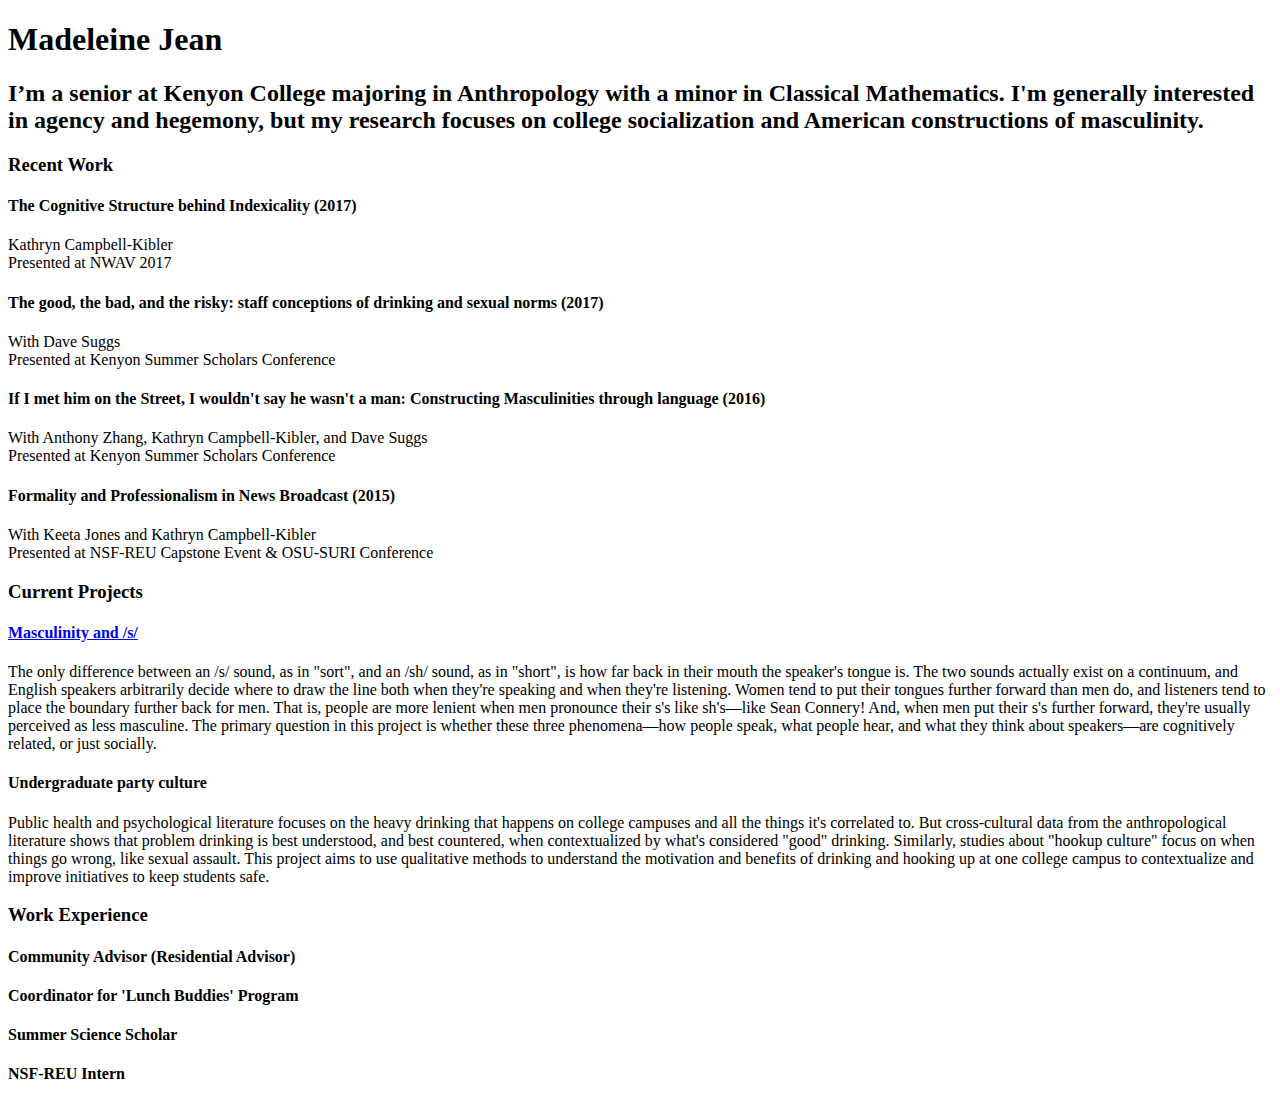
==== index.html @ 6c5bf93e "Create index.html" ====
<!DOCTYPE html>
<html> 
	<head>
		<title> Madeleine Manly Jean </title>
        <link href="/me.css" type="text/css" rel="stylesheet">
        <link href="https://fonts.googleapis.com/css?family=Roboto" rel="stylesheet">
	</head>
	<body>
        <!---
        <div id="me">
            <a href="http://tinypic.com?ref=kcz0hv" target="_blank"><img src="http://i67.tinypic.com/kcz0hv.jpg" border="0" alt="Image and video hosting by TinyPic"></a>
        </div>
        --->
        <!--
        <div class="share" id="top">
            <a href="#presentations">Presentations</a>
            <a href="#projects">Projects</a>
            <a href="#work">Work Experience</a>
            <a href="Masculinity.html">Gender</a>
        </div>
        -->
        <div id="banner">
            <h1> Madeleine Jean </h1>
            <h2> I’m a senior at Kenyon College majoring in Anthropology with a minor in Classical Mathematics. I'm generally interested in agency and hegemony, but my research focuses on college socialization and American constructions of masculinity. 
            </h2>
        </div>
        
        <div id="details">
            <div id="presentations" class="section">
                <h3> Recent Work </h3>
                <div class="poster">
                    <h4>The Cognitive Structure behind Indexicality (2017)</h4>
                    
                        <p class = "poster-details"> Kathryn Campbell-Kibler <br /> Presented at NWAV 2017</p>
                </div>
                <div class="poster">
                    <h4>The good, the bad, and the risky: staff conceptions of drinking and sexual norms (2017) </h4>
                        <p class = "poster-details"> With Dave Suggs <br /> Presented at Kenyon Summer Scholars Conference</p>
                </div>
                <div class="poster">
                    <h4> If I met him on the Street, I wouldn't say he wasn't a man: Constructing Masculinities through language (2016) </h4>
                        <p class="poster-details">  With Anthony Zhang, Kathryn Campbell-Kibler, and Dave Suggs <br /> Presented at Kenyon Summer Scholars Conference </p>
                </div>
                <div class="poster">
                    <h4> Formality and Professionalism in News Broadcast (2015) </h4>
                        <p class="poster-details">With Keeta Jones and Kathryn Campbell-Kibler <br /> Presented at NSF-REU Capstone Event & OSU-SURI Conference </p>
                </div>
            </div>
            
            <div id="projects" class="section">
                
                <h3> Current Projects </h3>
                <a href="Masculinity.html"><h4 id="link"> Masculinity and /s/</h4></a>
                <p> The only difference between an /s/ sound, as in "sort", and an /sh/ sound, as in "short", is how far back in their mouth the speaker's tongue is. The two sounds actually exist on a continuum, and English speakers arbitrarily decide where to draw the line both when they're speaking and when they're listening. Women tend to put their tongues further forward than men do, and listeners tend to place the boundary further back for men. That is, people are more lenient when men pronounce their s's like sh's—like Sean Connery! And, when men put their s's further forward, they're usually perceived as less masculine. The primary question in this project is whether these three phenomena—how people speak, what people hear, and what they think about speakers—are cognitively related, or just socially.</p>
                <h4> Undergraduate party culture</h4>
                <p> Public health and psychological literature focuses on the heavy drinking that happens on college campuses and all the things it's correlated to. But cross-cultural data from the anthropological literature shows that problem drinking is best understood, and best countered, when contextualized by what's considered "good" drinking. Similarly, studies about "hookup culture" focus on when things go wrong, like sexual assault. This project aims to use qualitative methods to understand the motivation and benefits of drinking and hooking up at one college campus to contextualize and improve initiatives to keep students safe.</p>
                    
                    
            </div>
            
            <div id="work" class="section">
                <h3>Work Experience</h3>
                    <h4>Community Advisor (Residential Advisor)</h4>
                    <h4>Coordinator for 'Lunch Buddies' Program</h4>
                    <h4>Summer Science Scholar</h4>
                    <h4>NSF-REU Intern</h4>
            </div>
        </div>
        <!--
        <div class="share">
            <h4>Connect with me:</h4>
            <a href="#">LinkedIn</a>
            <a href="#">Facebook</a>
            <a href="#">Email</a>
        </div>
        -->
	</body>
</html>
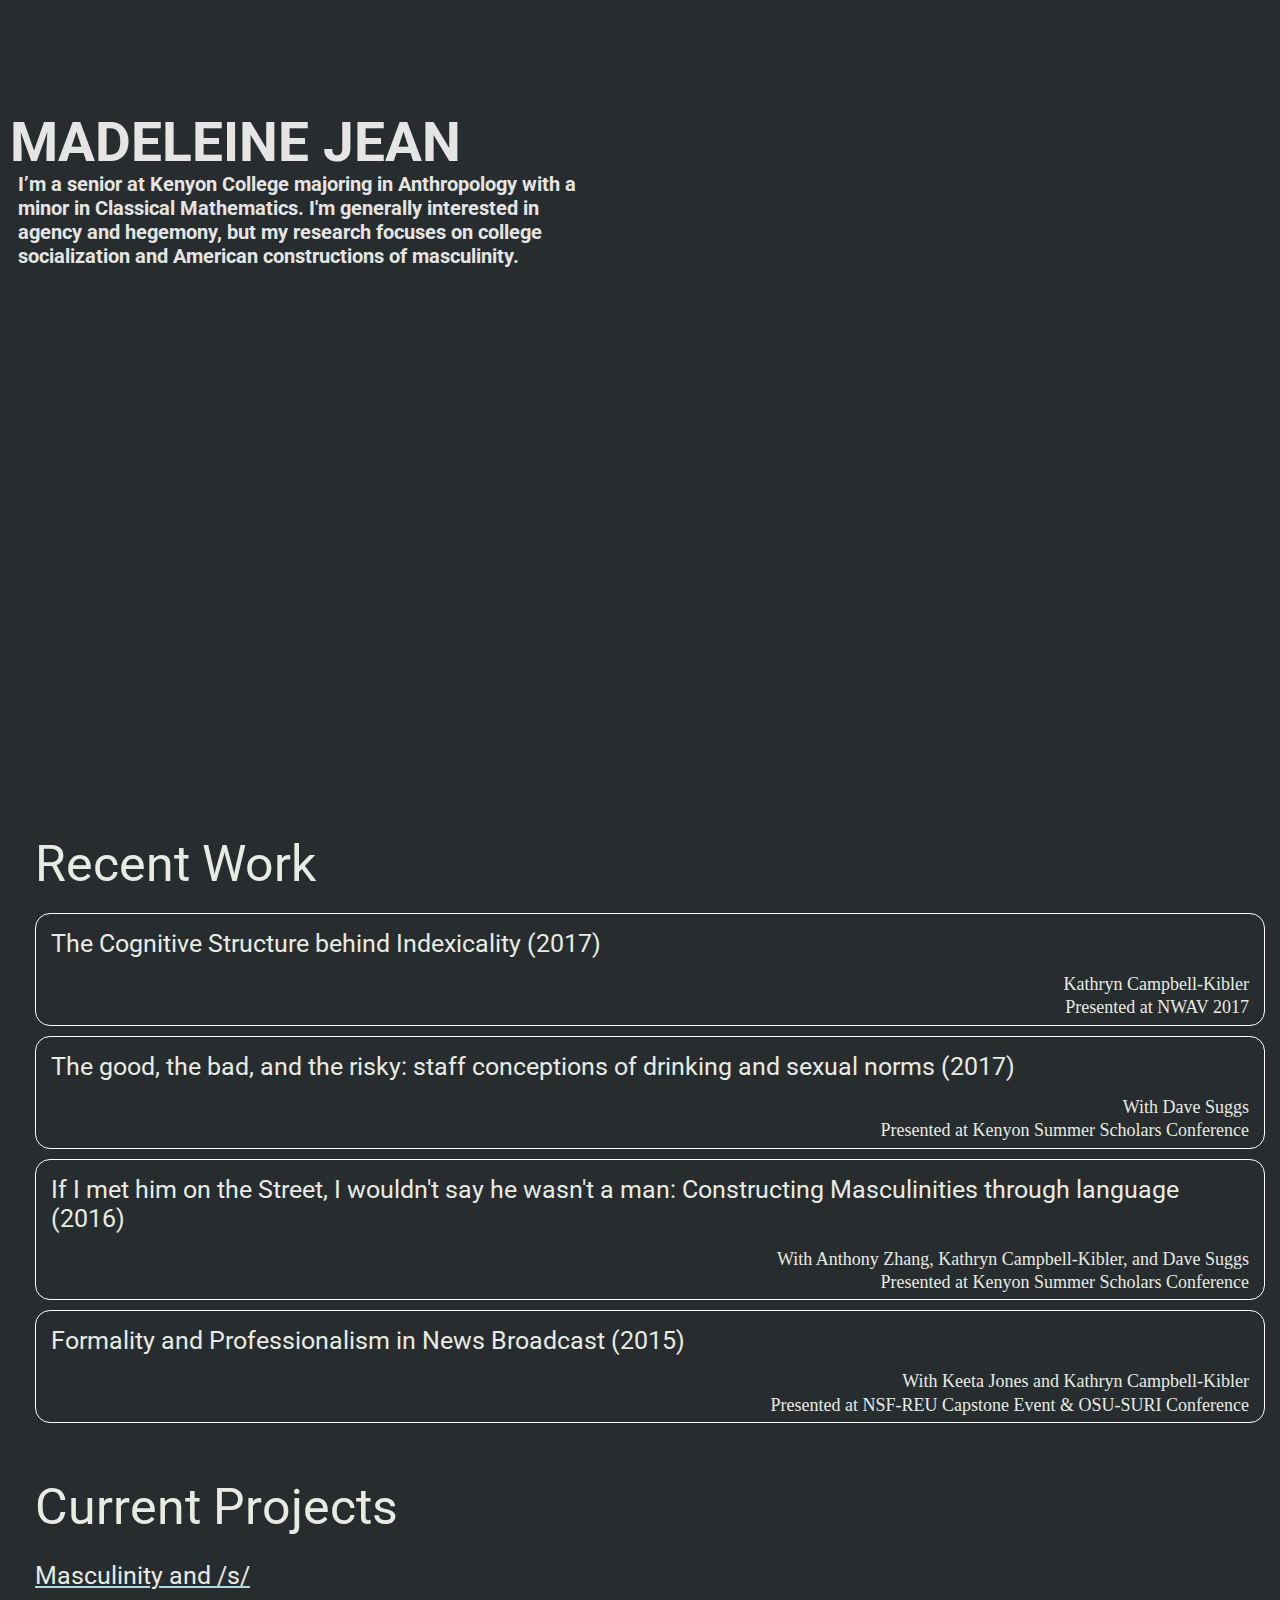
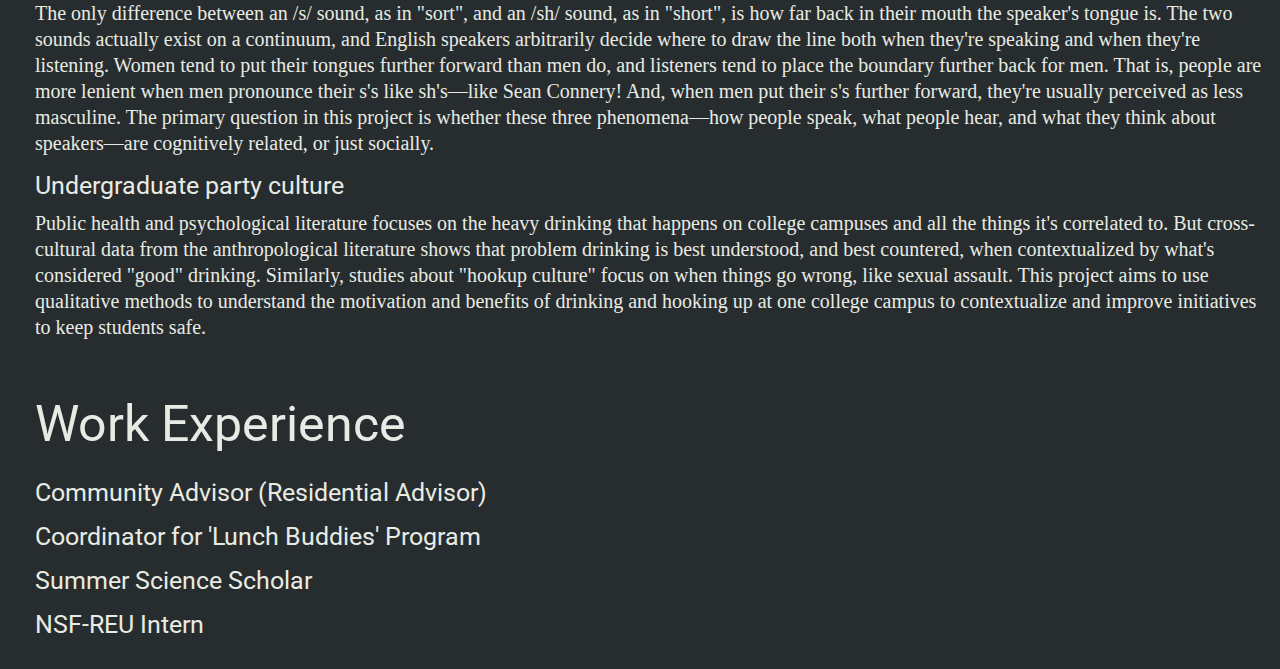
==== commit 181d86c8: "Update css link" ====
--- a/index.html
+++ b/index.html
@@ -2,7 +2,7 @@
 <html> 
 	<head>
 		<title> Madeleine Manly Jean </title>
-        <link href="/me.css" type="text/css" rel="stylesheet">
+        <link href="/index.css" type="text/css" rel="stylesheet">
         <link href="https://fonts.googleapis.com/css?family=Roboto" rel="stylesheet">
 	</head>
 	<body>
--- a/index.css
+++ b/index.css
@@ -0,0 +1,152 @@
+* {
+  /*background-color:#E5E5E5;  
+    /*272C2E*/
+    background-color:#272C2E;
+    margin: 0;
+    padding: 0;
+    box-sizing: border-box;
+}
+
+h1 {
+    font-family: Roboto;
+    font-size: 55px;
+    text-transform: uppercase;
+    background-color: rgba(0, 0, 0, 0);
+    color:#E5E5E5;
+    position: relative;
+    left: 10px;
+    top: 10px;
+}
+
+h2 {
+    font-family: Roboto;
+    font-size: 20px;
+    width: 45%;
+    background-color: rgba(0, 0, 0, 0);
+    color:#E5E5E5;
+    position: relative;
+    left: 10px;
+    padding: 8px;
+}
+
+h3 {
+    font-family: Roboto;
+    font-size: 50px;
+    font-weight: 600;
+    color: #E7EBE4;
+    padding-bottom: 10px;
+    margin-top: 10px;
+    font-weight: normal;
+}
+
+h4 {
+    font-family: Roboto;
+    font-size: 25px;
+    font-family: 'Roboto', sans-serif;
+    color: #E7EBE4;
+    margin-top:15px;
+    margin-bottom: 10px;
+    font-weight: normal;
+}
+
+img {
+    width: 100%;
+}
+
+p,ul,li{
+    font-size: 20px;
+    color: #E7EBE4;
+    line-height: 1.3;
+}
+
+#banner {
+    font-family: Trebuchet MS,sans-serif;
+    width: 100%;
+    height: 700px;
+    position: relative;
+    top: 100px;
+    /*background-image: url("http://i67.tinypic.com/kcz0hv.jpg");
+    background-size: cover;
+    background-position: center;*/
+    background: url("http://i67.tinypic.com/kcz0hv.jpg") no-repeat left top;
+    background-size: cover;
+    z-index: 1;
+}
+
+#me {
+    position: absolute;
+}
+
+#details {
+    width: 100%;
+    position: relative;
+    top: 100px;
+    margin-left: 10px;
+    /*border: solid white;*/
+}
+.section {
+    padding: 20px;
+    /*border: solid white;*/
+    margin: 5px;
+    border-radius: 5px;
+    overflow: scroll;
+}
+
+.poster {
+    border: thin solid white;
+    margin-top: 10px;
+    padding-left: 15px;
+    padding-right: 15px;
+    border-radius: 15px;
+}
+
+.poster-details {
+    font-size: 18px;
+    position: right;
+    font-family: Garamond;
+    text-align: right;
+    margin-top: 0px;
+    padding: 5px 0px;
+}
+
+a {
+    color: lightblue;
+}
+
+a:hover{
+    color: white;
+}
+
+.share {
+    border: 1px solid LightGrey;
+    padding: 10px 0px;
+    position: relative;
+    top: 100px;
+    text-align: center;
+    width: 100%;
+    font-family: Garamond;
+}
+
+.share a {
+  background: #4C5487;
+  border: 1px solid #4C5487;
+  border-radius: 3px;
+  color: white;
+  display: inline-block;
+  text-decoration: none;
+  padding: 14px;
+    margin: 10px;
+}
+
+.share a:hover {
+  background: white;
+  border: 1px solid #4C5487;
+  color: #4C5487;
+}
+
+#top {
+    border: none;
+    position: fixed;
+    top: 0px;
+    z-index: 2;
+}
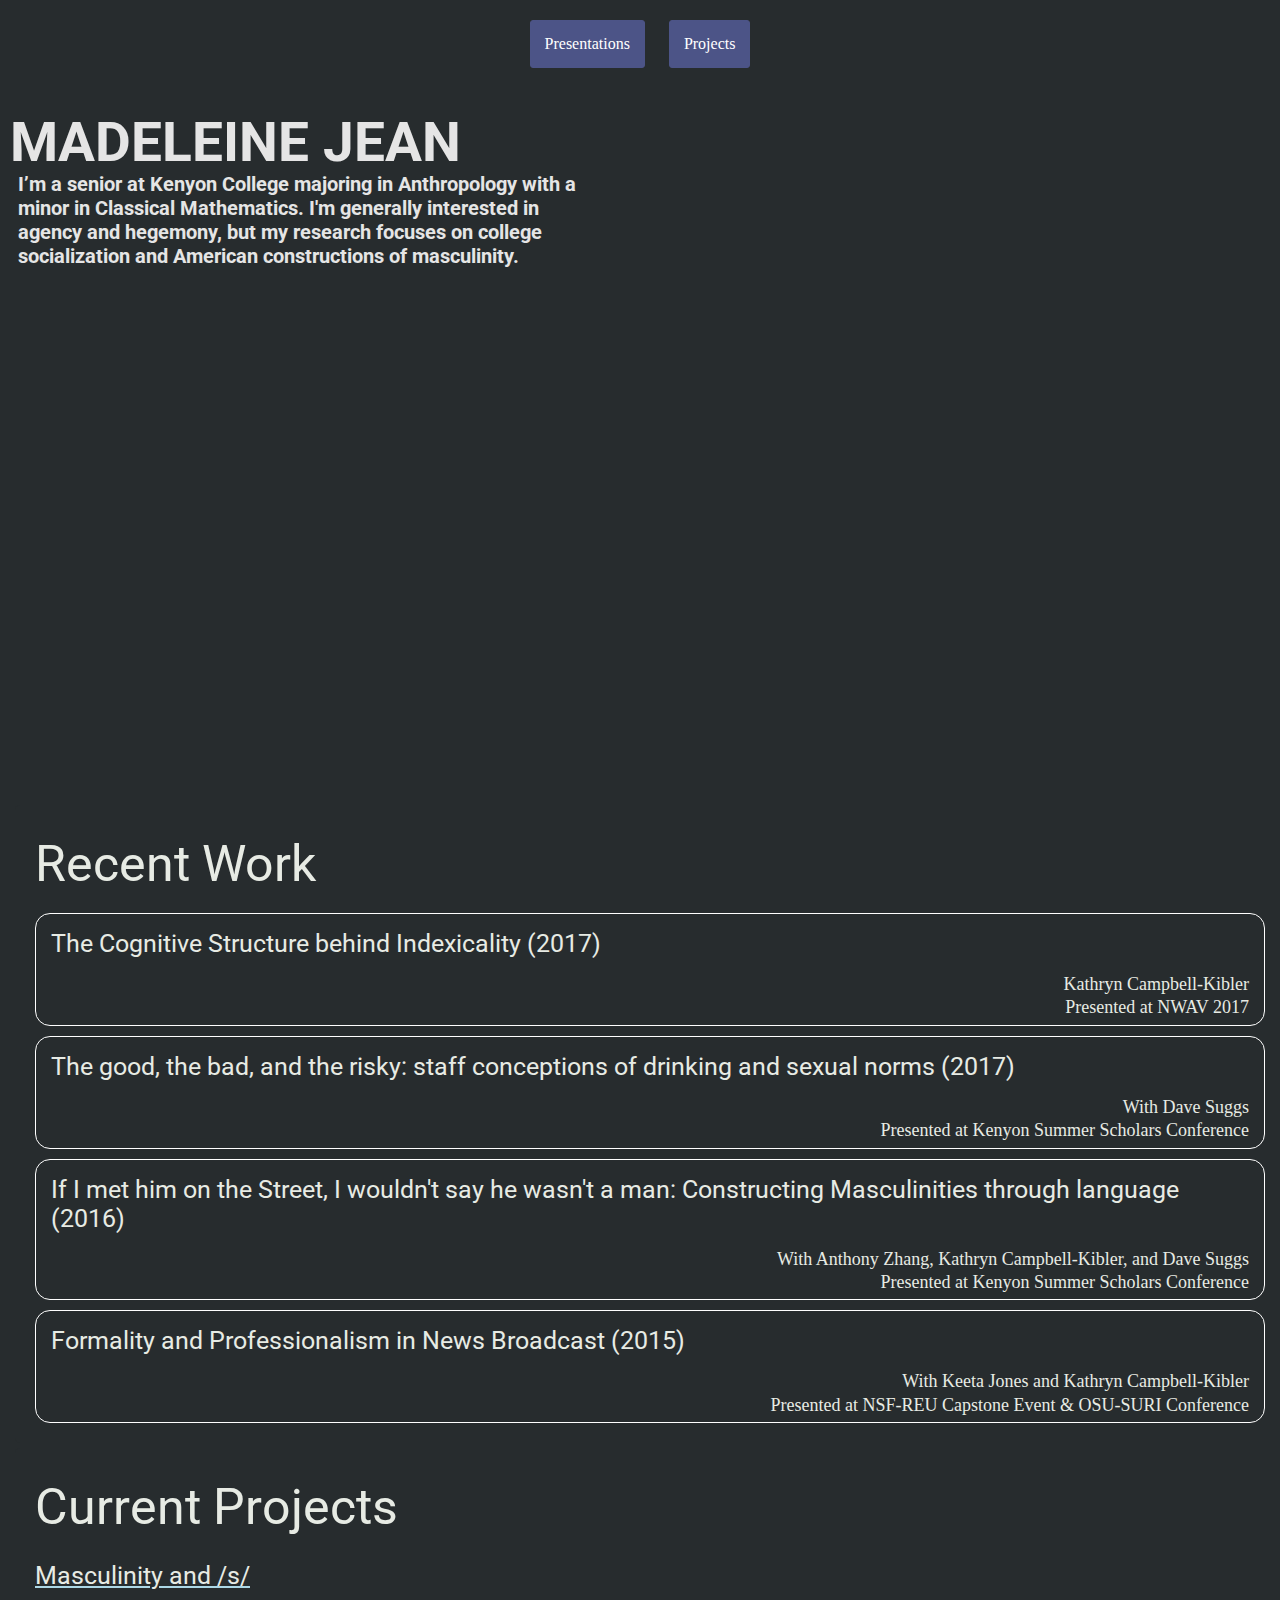
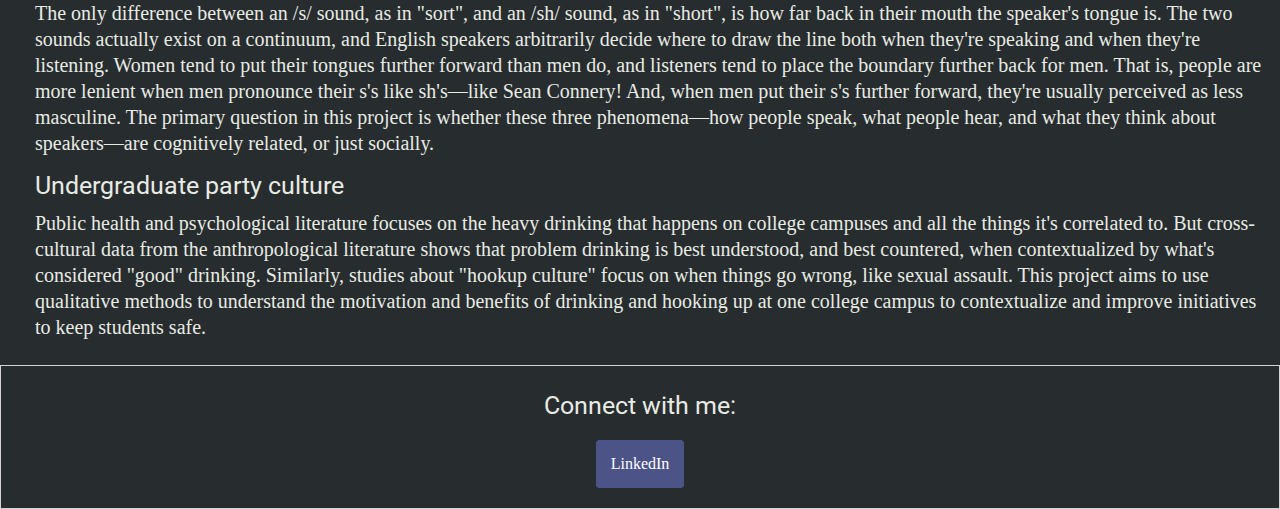
==== commit 29d63ef7: "Set links & clean" ====
--- a/index.html
+++ b/index.html
@@ -11,14 +11,10 @@
             <a href="http://tinypic.com?ref=kcz0hv" target="_blank"><img src="http://i67.tinypic.com/kcz0hv.jpg" border="0" alt="Image and video hosting by TinyPic"></a>
         </div>
         --->
-        <!--
         <div class="share" id="top">
             <a href="#presentations">Presentations</a>
             <a href="#projects">Projects</a>
-            <a href="#work">Work Experience</a>
-            <a href="Masculinity.html">Gender</a>
         </div>
-        -->
         <div id="banner">
             <h1> Madeleine Jean </h1>
             <h2> I’m a senior at Kenyon College majoring in Anthropology with a minor in Classical Mathematics. I'm generally interested in agency and hegemony, but my research focuses on college socialization and American constructions of masculinity. 
@@ -57,22 +53,15 @@
                     
                     
             </div>
-            
-            <div id="work" class="section">
-                <h3>Work Experience</h3>
-                    <h4>Community Advisor (Residential Advisor)</h4>
-                    <h4>Coordinator for 'Lunch Buddies' Program</h4>
-                    <h4>Summer Science Scholar</h4>
-                    <h4>NSF-REU Intern</h4>
-            </div>
+           
         </div>
-        <!--
         <div class="share">
             <h4>Connect with me:</h4>
-            <a href="#">LinkedIn</a>
+            <a href="www.linkedin.com/in/madeleine-jean-m-6ba49583">LinkedIn</a>
+		<!---
             <a href="#">Facebook</a>
             <a href="#">Email</a>
+		--->
         </div>
-        -->
 	</body>
 </html>
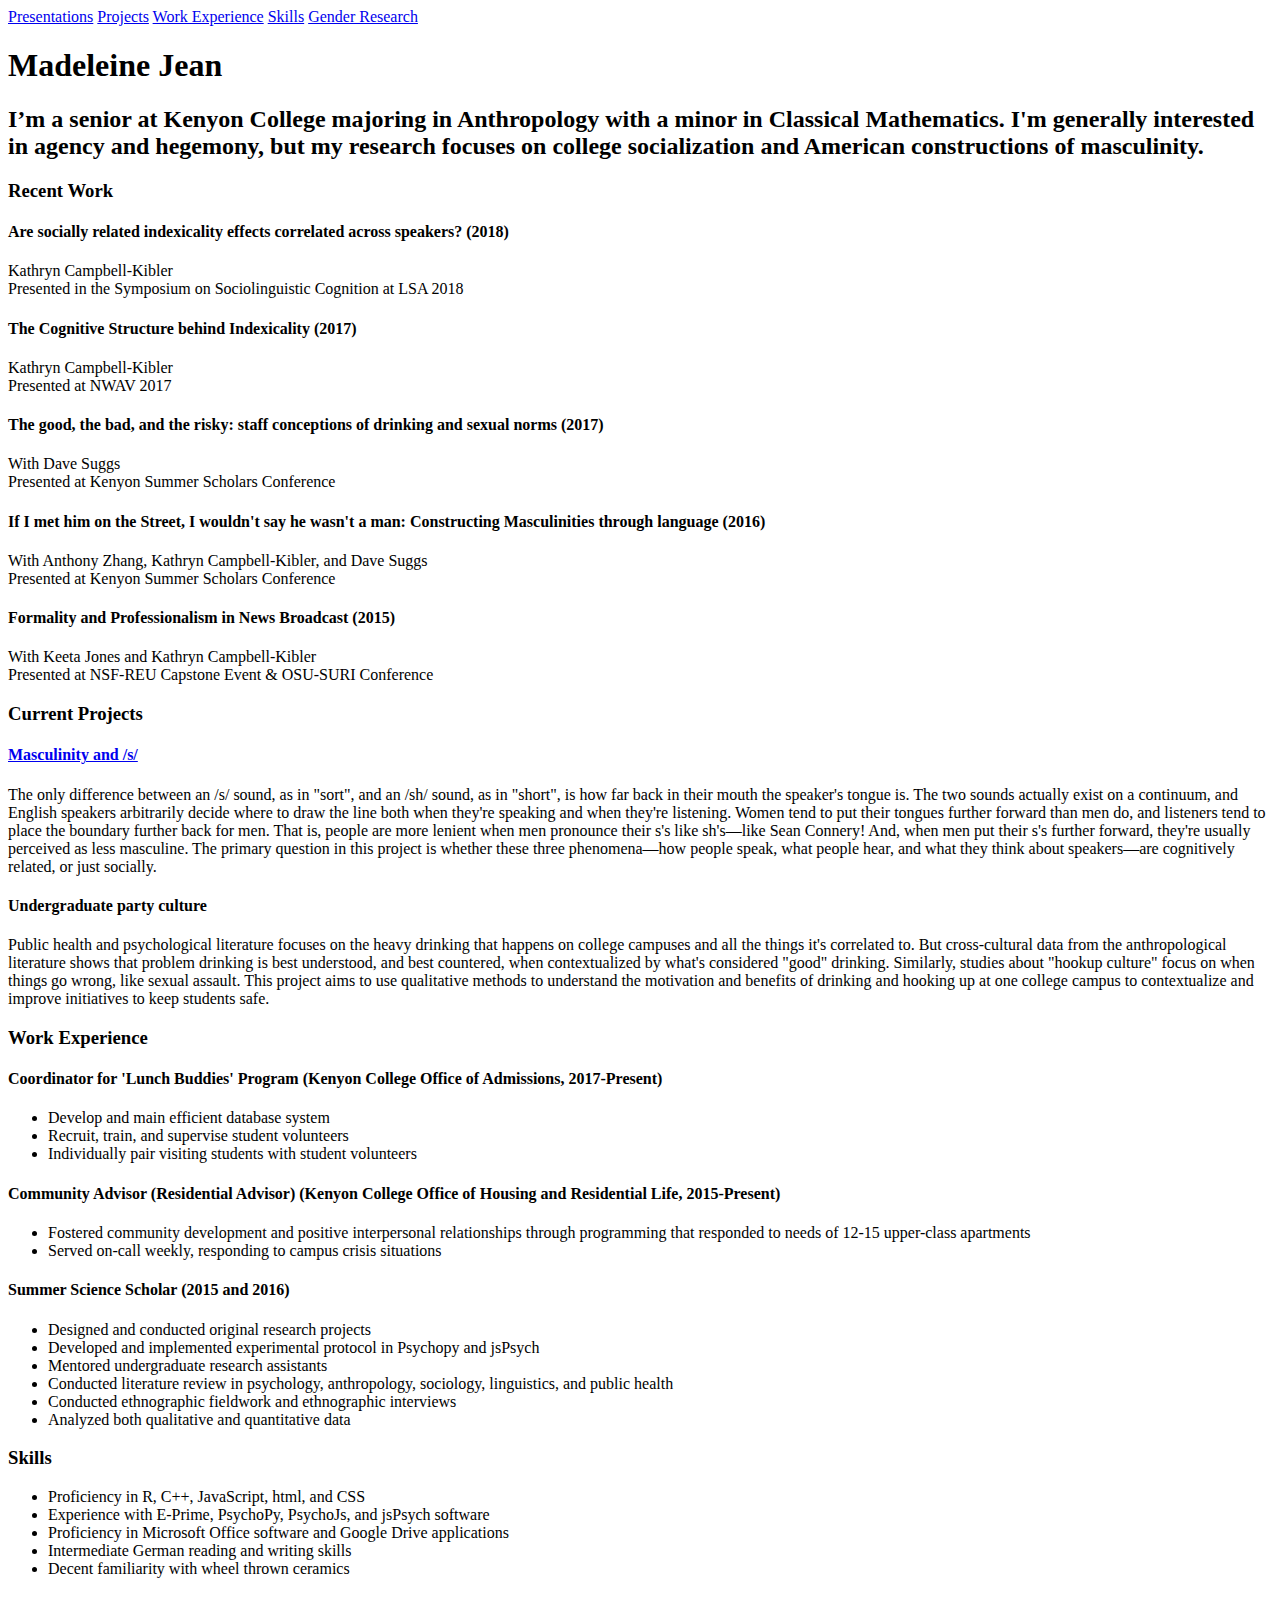
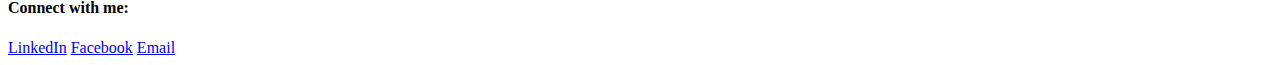
==== commit c3f5fffb: "Update to match new css" ====
--- a/index.html
+++ b/index.html
@@ -2,48 +2,56 @@
 <html> 
 	<head>
 		<title> Madeleine Manly Jean </title>
-        <link href="/index.css" type="text/css" rel="stylesheet">
+        <link href="/me.css" type="text/css" rel="stylesheet">
         <link href="https://fonts.googleapis.com/css?family=Roboto" rel="stylesheet">
 	</head>
 	<body>
-        <!---
-        <div id="me">
-            <a href="http://tinypic.com?ref=kcz0hv" target="_blank"><img src="http://i67.tinypic.com/kcz0hv.jpg" border="0" alt="Image and video hosting by TinyPic"></a>
-        </div>
-        --->
+        
         <div class="share" id="top">
             <a href="#presentations">Presentations</a>
             <a href="#projects">Projects</a>
+            <a href="#work">Work Experience</a>
+            <a href="#skills">Skills</a>
+            <a href="Masculinity.html">Gender Research</a>
+            
         </div>
-        <div id="banner">
-            <h1> Madeleine Jean </h1>
-            <h2> I’m a senior at Kenyon College majoring in Anthropology with a minor in Classical Mathematics. I'm generally interested in agency and hegemony, but my research focuses on college socialization and American constructions of masculinity. 
+        
+        <div class="banner" id="portrait">
+            <h1 class="light"> Madeleine Jean </h1>
+            <h2 class="light"> I’m a senior at Kenyon College majoring in Anthropology with a minor in Classical Mathematics. I'm generally interested in agency and hegemony, but my research focuses on college socialization and American constructions of masculinity. 
             </h2>
         </div>
         
         <div id="details">
-            <div id="presentations" class="section">
+            <div class="section" id="presentations">
                 <h3> Recent Work </h3>
-                <div class="poster">
-                    <h4>The Cognitive Structure behind Indexicality (2017)</h4>
-                    
-                        <p class = "poster-details"> Kathryn Campbell-Kibler <br /> Presented at NWAV 2017</p>
-                </div>
-                <div class="poster">
-                    <h4>The good, the bad, and the risky: staff conceptions of drinking and sexual norms (2017) </h4>
-                        <p class = "poster-details"> With Dave Suggs <br /> Presented at Kenyon Summer Scholars Conference</p>
-                </div>
-                <div class="poster">
-                    <h4> If I met him on the Street, I wouldn't say he wasn't a man: Constructing Masculinities through language (2016) </h4>
-                        <p class="poster-details">  With Anthony Zhang, Kathryn Campbell-Kibler, and Dave Suggs <br /> Presented at Kenyon Summer Scholars Conference </p>
-                </div>
-                <div class="poster">
-                    <h4> Formality and Professionalism in News Broadcast (2015) </h4>
-                        <p class="poster-details">With Keeta Jones and Kathryn Campbell-Kibler <br /> Presented at NSF-REU Capstone Event & OSU-SURI Conference </p>
-                </div>
+                    <div class="poster">
+                        <h4>Are socially related indexicality effects correlated across speakers? (2018)</h4>
+                        <p class="poster-details"> Kathryn Campbell-Kibler <br /> Presented in the Symposium on Sociolinguistic Cognition at LSA 2018</p>
+                    </div>
+
+                    <div class="poster">
+                        <h4>The Cognitive Structure behind Indexicality (2017)</h4>
+                            <p class = "poster-details"> Kathryn Campbell-Kibler <br /> Presented at NWAV 2017</p>
+                    </div>
+                
+                    <div class="poster">
+                        <h4>The good, the bad, and the risky: staff conceptions of drinking and sexual norms (2017) </h4>
+                            <p class = "poster-details"> With Dave Suggs <br /> Presented at Kenyon Summer Scholars Conference</p>
+                    </div>
+                
+                    <div class="poster">
+                        <h4> If I met him on the Street, I wouldn't say he wasn't a man: Constructing Masculinities through language (2016) </h4>
+                            <p class="poster-details">  With Anthony Zhang, Kathryn Campbell-Kibler, and Dave Suggs <br /> Presented at Kenyon Summer Scholars Conference </p>
+                    </div>
+                
+                    <div class="poster">
+                        <h4> Formality and Professionalism in News Broadcast (2015) </h4>
+                            <p class="poster-details">With Keeta Jones and Kathryn Campbell-Kibler <br /> Presented at NSF-REU Capstone Event & OSU-SURI Conference </p>
+                    </div>
             </div>
             
-            <div id="projects" class="section">
+            <div class="section" id="projects">
                 
                 <h3> Current Projects </h3>
                 <a href="Masculinity.html"><h4 id="link"> Masculinity and /s/</h4></a>
@@ -53,15 +61,52 @@
                     
                     
             </div>
-           
+            
+            <div class="section" id="work">
+                <h3>Work Experience</h3>
+                    <h4>Coordinator for 'Lunch Buddies' Program (Kenyon College Office of Admissions, 2017-Present)</h4>
+                        <ul>
+                            <li>Develop and main efficient database system</li>
+                            <li>Recruit, train, and supervise student volunteers</li>
+                            <li>Individually pair visiting students with student volunteers </li>
+                        </ul>
+                    <h4>Community Advisor (Residential Advisor) (Kenyon College Office of Housing and Residential Life, 2015-Present)</h4>
+                        <ul>
+                            <li>Fostered community development and positive interpersonal relationships through programming that responded to needs of 12-15 upper-class apartments</li>
+                            <li>Served on-call weekly, responding to campus crisis situations</li>
+                        </ul>
+                
+                    <h4>Summer Science Scholar (2015 and 2016)</h4>
+                        <ul>
+                            <li>Designed and conducted original research projects</li>
+                            <li>Developed and implemented experimental protocol in Psychopy and jsPsych</li>
+                            <li>Mentored undergraduate research assistants</li>
+                            <li>Conducted literature review in psychology, anthropology, sociology, linguistics, and public health</li>
+                            <li>Conducted ethnographic fieldwork and ethnographic interviews</li>
+                            <li>Analyzed both qualitative and quantitative data</li>
+                        </ul>
+               
+            </div>
+            
+            <div class="section" id="skills">
+                <h3>Skills</h3>
+                <ul>
+                    <li>Proficiency in R, C++, JavaScript, html, and CSS</li>
+                    <li>Experience with E-Prime, PsychoPy, PsychoJs, and jsPsych software</li>
+                    <li>Proficiency in Microsoft Office software and Google Drive applications</li>
+                    <li>Intermediate German reading and writing skills</li>
+                    <li>Decent familiarity with wheel thrown ceramics</li>
+                </ul>
+            </div>
         </div>
+        
         <div class="share">
             <h4>Connect with me:</h4>
-            <a href="www.linkedin.com/in/madeleine-jean-m-6ba49583">LinkedIn</a>
-		<!---
+            <a href="#">LinkedIn</a>
             <a href="#">Facebook</a>
             <a href="#">Email</a>
-		--->
         </div>
+        
 	</body>
 </html>
+
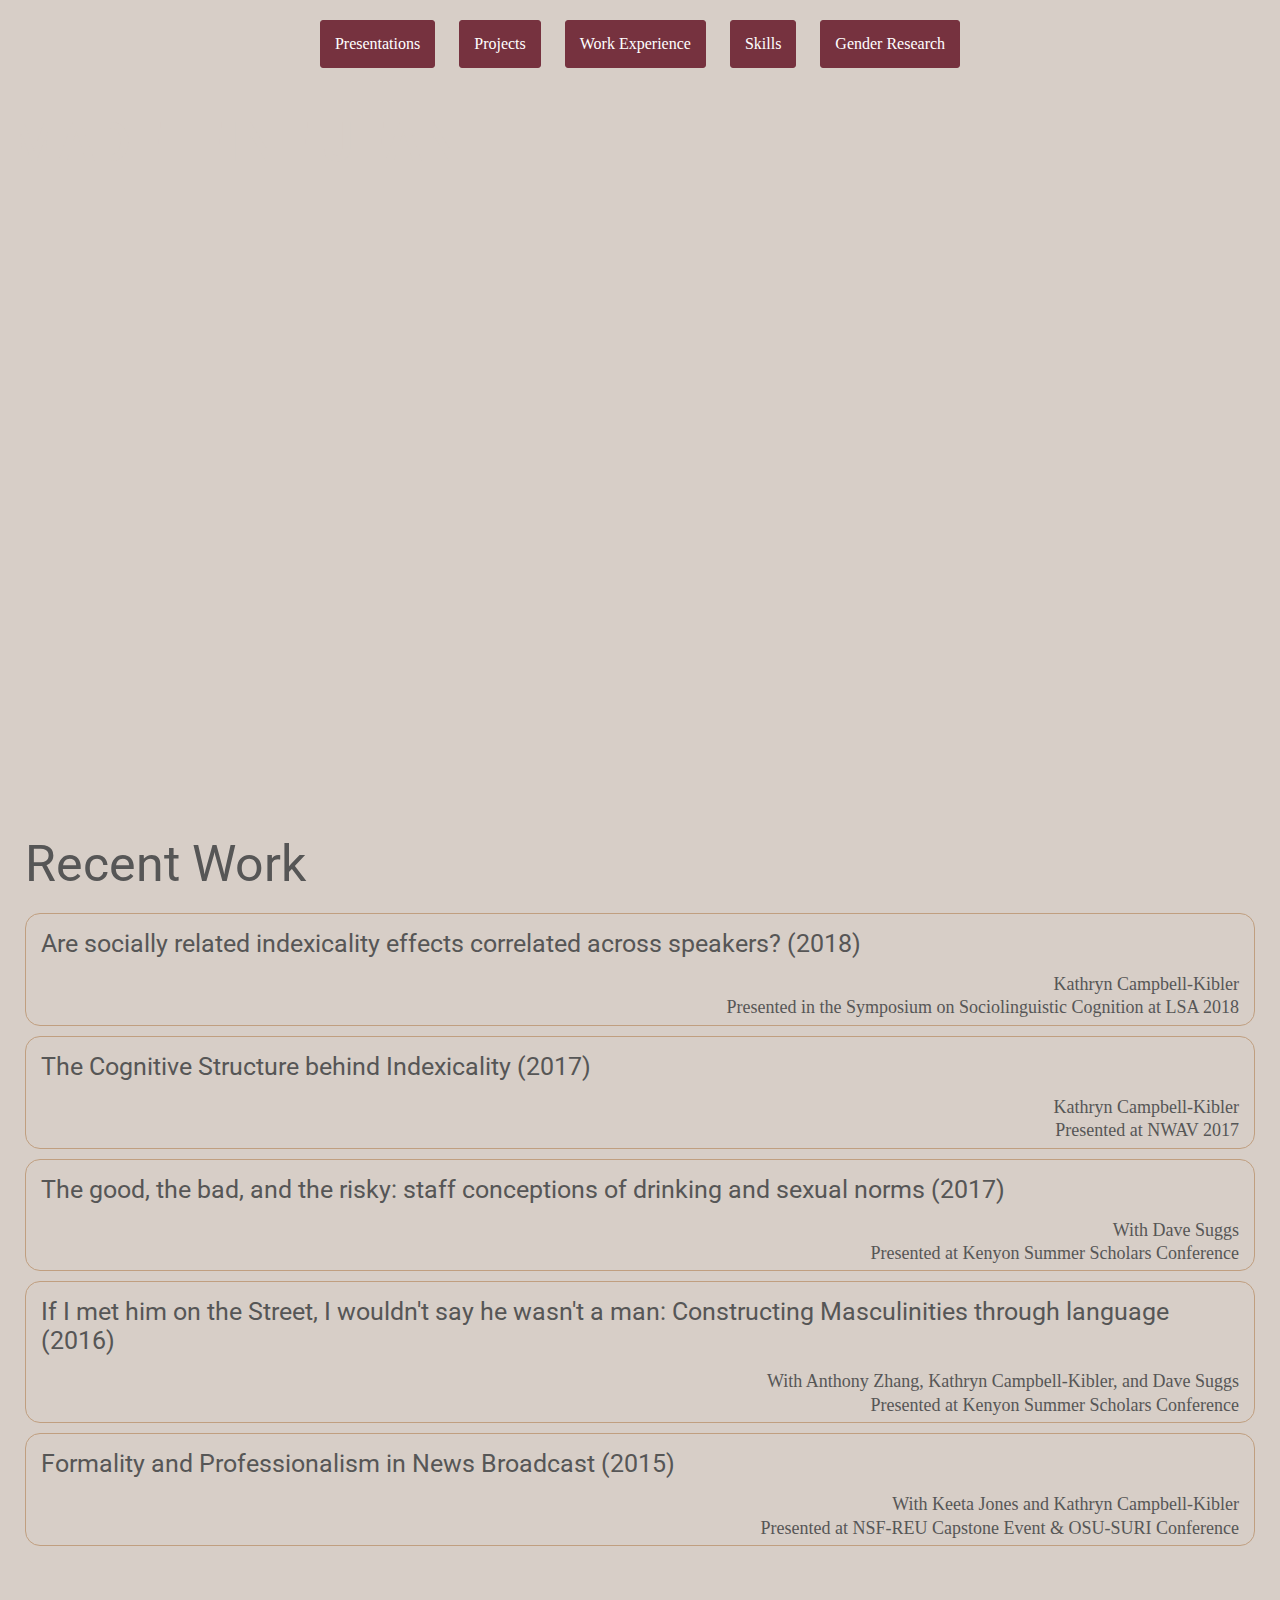
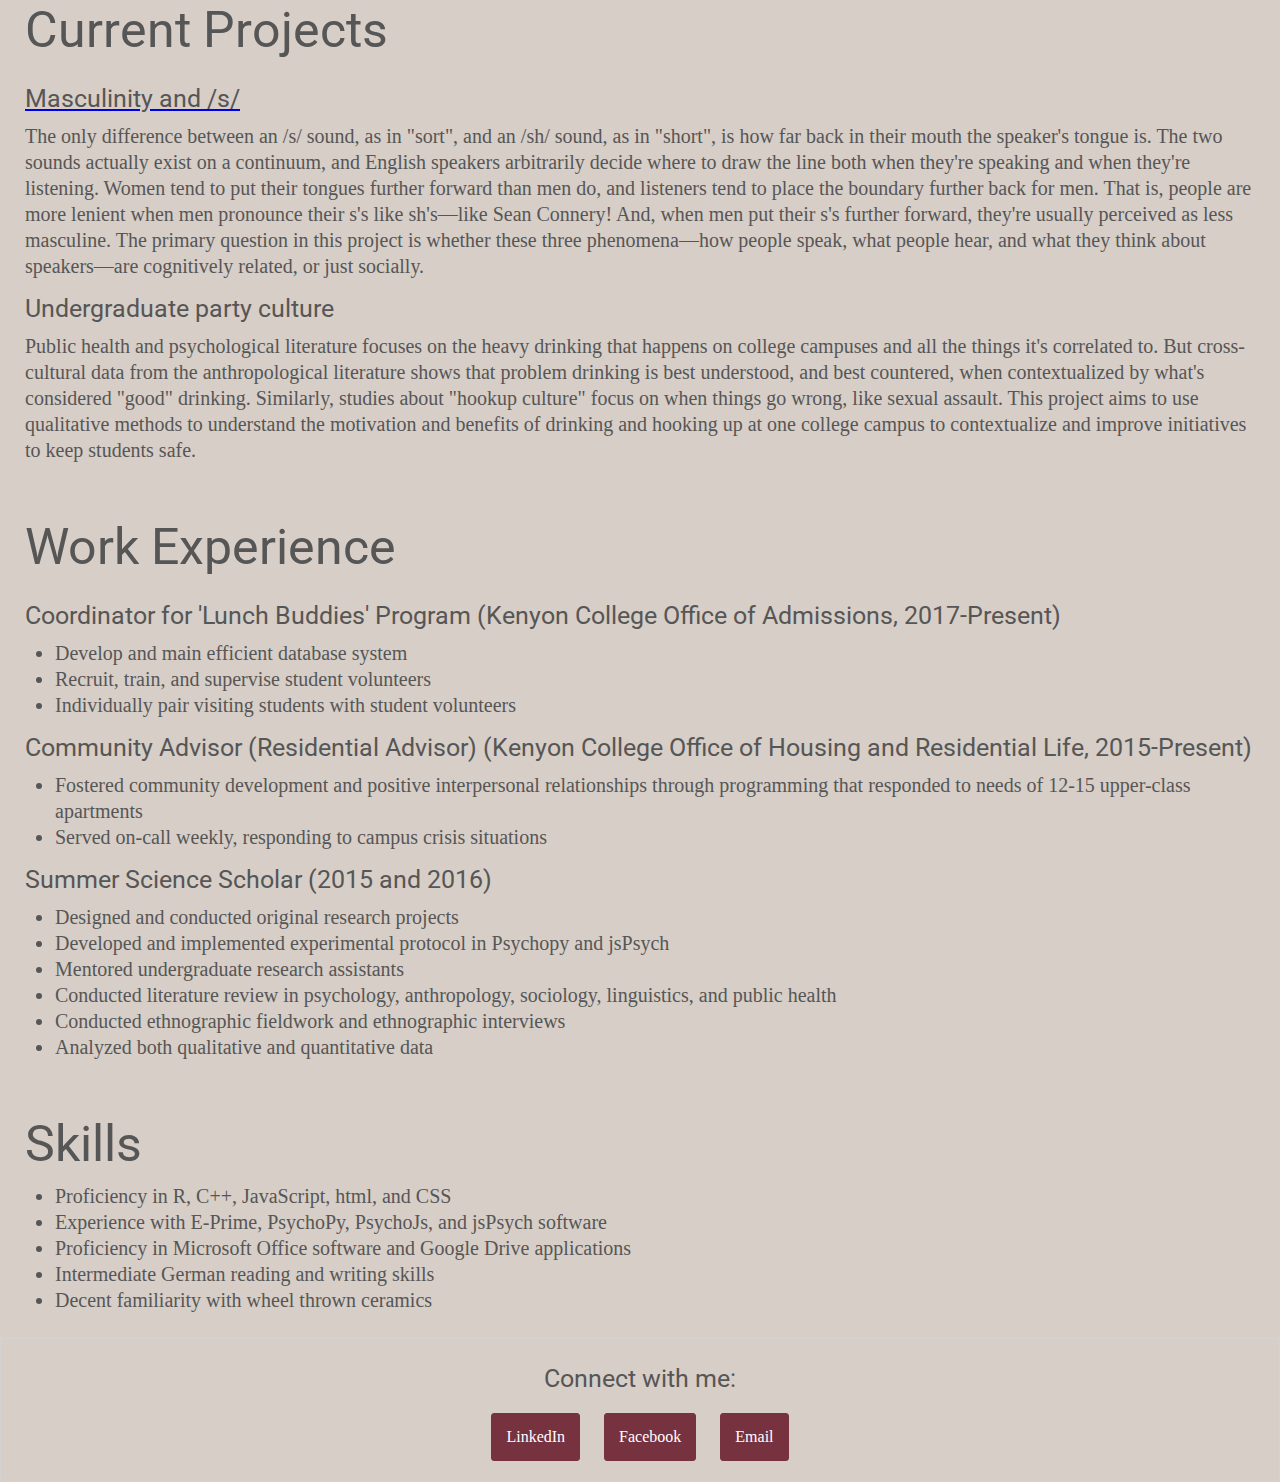
==== commit eba523a1: "Update index.html" ====
--- a/index.html
+++ b/index.html
@@ -2,7 +2,7 @@
 <html> 
 	<head>
 		<title> Madeleine Manly Jean </title>
-        <link href="/me.css" type="text/css" rel="stylesheet">
+        <link href="/index.css" type="text/css" rel="stylesheet">
         <link href="https://fonts.googleapis.com/css?family=Roboto" rel="stylesheet">
 	</head>
 	<body>
--- a/index.css
+++ b/index.css
@@ -0,0 +1,457 @@
+* {
+    background-color:#D7CEC7;
+    margin: 0;
+    padding: 0;
+    box-sizing: border-box;
+}
+
+/*CSS for disqus thread on sigma xi website*/
+#disqus_thread {
+    position: relative;
+    top: 100px;
+    padding: 20px;
+}
+
+/*CSS for picture background*/
+#portrait {
+    background: url("http://i67.tinypic.com/kcz0hv.jpg") no-repeat left top;
+}
+.banner {
+    font-family: Trebuchet MS,sans-serif;
+    width: 100%;
+    height: 700px;
+    position: relative;
+    background-size: cover;
+    z-index: 1;
+    margin-top: 100px;
+}
+#me {
+    position: absolute;
+}
+
+/*styling for top nav buttons*/
+.share {
+    border: 1px solid LightGrey;
+    padding: 10px 0px;
+    position: relative;
+    text-align: center;
+    width: 100%;
+    font-family: Garamond;
+}
+.share a {
+    background: #76323F;
+    border: 1px solid #76323F;
+    border-radius: 3px;
+    color: white;
+    display: inline-block;
+    text-decoration: none;
+    padding: 14px;
+    margin: 10px;
+}
+.share a:hover {
+    background: white;
+    border: 1px solid #76323F;
+    color: #76323F;
+}
+#top {
+    border: none;
+    position: fixed;
+    top: 0px;
+    z-index: 4;
+}
+
+/*styling for individual posters*/
+.poster {
+    border: thin solid #C09F80;
+    margin-top: 10px;
+    padding-left: 15px;
+    padding-right: 15px;
+    border-radius: 15px;
+}
+.poster-details {
+    font-size: 18px;
+    position: right;
+    font-family: Garamond;
+    text-align: right;
+    margin-top: 0px;
+    padding: 5px 0px;
+}
+
+/*styling for masc website*/
+#title{
+    background-color: #565656;
+}
+#title h1{
+    top: 350px;
+    color: #D7CEC7;
+    font-family: sans-serif;
+}
+#abstract {
+    padding: 20px;
+    height: 600px;
+}
+#abstract p{
+    text-align: right;
+    font-size: 30px;
+    font-family: sans-serif;
+    color: #565656;
+    margin-top: 80px;
+}
+#slideshow{
+    background-color: #565656;
+    height: 600px;
+}
+#slideshow iframe{
+    top: 10px;
+    display: block;
+    margin: 0 auto;
+    padding-top: 3%;
+    background-color: inherit;
+}
+#video{
+    height: 600px;
+}
+#video iframe{
+    display: block;
+    margin: 0 auto;
+    margin-top: 10%;
+}
+#authors{
+    background-color: #565656;
+    height: 600px;
+}
+.test {
+    background-color: #565656;
+}
+#one {
+    background-color: inherit;
+    height: 600px;
+    width: 440px;
+    position: absolute;
+}
+#one img{
+    background-color: inherit;
+    padding: 5px;
+}
+#two {
+    background-color: inherit;
+    margin-left: 440px;
+    height: 600px;
+    text-align: right;
+    overflow: scroll;
+}
+#two p{
+    color: #D7CEC7;
+    background-color: inherit;
+    margin: 100px 20px;
+    font-size: 40px;
+    font-family: sans-serif;
+    padding-top: 10%;
+    
+}
+#two a{
+    background-color: inherit;
+    color: #C09F80;
+    margin: 0px;
+}
+#two a:hover{
+    color: #76323F;
+}
+
+
+/*General styling*/
+h1 {
+    font-family: Roboto;
+    font-size: 55px;
+    text-transform: uppercase;
+    background-color: rgba(0, 0, 0, 0);
+    color:#565656;
+    position: relative;
+    left: 10px;
+    top: 10px;
+}
+
+h2 {
+    font-family: Roboto;
+    font-size: 20px;
+    width: 45%;
+    background-color: rgba(0, 0, 0, 0);
+    color:#565656;
+    position: relative;
+    left: 10px;
+    padding: 8px;
+}
+
+h3 {
+    font-family: Roboto;
+    font-size: 50px;
+    font-weight: 600;
+    color: #565656;
+    padding-bottom: 10px;
+    margin-top: 10px;
+    font-weight: normal;
+}
+
+h4 {
+    font-family: Roboto;
+    font-size: 25px;
+    font-family: 'Roboto', sans-serif;
+    color: #565656;
+    margin-top:15px;
+    margin-bottom: 10px;
+    font-weight: normal;
+}
+
+img {
+    display: inline-block;
+    float: left;
+    padding: 5px;
+}
+
+p,ul,li{
+    font-size: 20px;
+    color: #565656;
+    line-height: 1.3;
+}
+
+ul {
+    margin-left: 30px;
+}
+
+.section {
+    padding: 20px;
+    margin: 5px;
+    overflow: scroll;
+}
+
+.light {
+    color:#D7CEC7; 
+}* {
+    background-color:#D7CEC7;
+    margin: 0;
+    padding: 0;
+    box-sizing: border-box;
+}
+
+/*CSS for disqus thread on sigma xi website*/
+#disqus_thread {
+    position: relative;
+    top: 100px;
+    padding: 20px;
+}
+
+/*CSS for picture background*/
+#portrait {
+    background: url("http://i67.tinypic.com/kcz0hv.jpg") no-repeat left top;
+}
+.banner {
+    font-family: Trebuchet MS,sans-serif;
+    width: 100%;
+    height: 700px;
+    position: relative;
+    background-size: cover;
+    z-index: 1;
+    margin-top: 100px;
+}
+#me {
+    position: absolute;
+}
+
+/*styling for top nav buttons*/
+.share {
+    border: 1px solid LightGrey;
+    padding: 10px 0px;
+    position: relative;
+    text-align: center;
+    width: 100%;
+    font-family: Garamond;
+}
+.share a {
+    background: #76323F;
+    border: 1px solid #76323F;
+    border-radius: 3px;
+    color: white;
+    display: inline-block;
+    text-decoration: none;
+    padding: 14px;
+    margin: 10px;
+}
+.share a:hover {
+    background: white;
+    border: 1px solid #76323F;
+    color: #76323F;
+}
+#top {
+    border: none;
+    position: fixed;
+    top: 0px;
+    z-index: 4;
+}
+
+/*styling for individual posters*/
+.poster {
+    border: thin solid #C09F80;
+    margin-top: 10px;
+    padding-left: 15px;
+    padding-right: 15px;
+    border-radius: 15px;
+}
+.poster-details {
+    font-size: 18px;
+    position: right;
+    font-family: Garamond;
+    text-align: right;
+    margin-top: 0px;
+    padding: 5px 0px;
+}
+
+/*styling for masc website*/
+#title{
+    background-color: #565656;
+}
+#title h1{
+    top: 350px;
+    color: #D7CEC7;
+    font-family: sans-serif;
+}
+#abstract {
+    padding: 20px;
+    height: 600px;
+}
+#abstract p{
+    text-align: right;
+    font-size: 30px;
+    font-family: sans-serif;
+    color: #565656;
+    margin-top: 80px;
+}
+#slideshow{
+    background-color: #565656;
+    height: 600px;
+}
+#slideshow iframe{
+    top: 10px;
+    display: block;
+    margin: 0 auto;
+    padding-top: 3%;
+    background-color: inherit;
+}
+#video{
+    height: 600px;
+}
+#video iframe{
+    display: block;
+    margin: 0 auto;
+    margin-top: 10%;
+}
+#authors{
+    background-color: #565656;
+    height: 600px;
+}
+.test {
+    background-color: #565656;
+}
+#one {
+    background-color: inherit;
+    height: 600px;
+    width: 440px;
+    position: absolute;
+}
+#one img{
+    background-color: inherit;
+    padding: 5px;
+}
+#two {
+    background-color: inherit;
+    margin-left: 440px;
+    height: 600px;
+    text-align: right;
+    overflow: scroll;
+}
+#two p{
+    color: #D7CEC7;
+    background-color: inherit;
+    margin: 100px 20px;
+    font-size: 40px;
+    font-family: sans-serif;
+    padding-top: 10%;
+    
+}
+#two a{
+    background-color: inherit;
+    color: #C09F80;
+    margin: 0px;
+}
+#two a:hover{
+    color: #76323F;
+}
+
+
+/*General styling*/
+h1 {
+    font-family: Roboto;
+    font-size: 55px;
+    text-transform: uppercase;
+    background-color: rgba(0, 0, 0, 0);
+    color:#565656;
+    position: relative;
+    left: 10px;
+    top: 10px;
+}
+
+h2 {
+    font-family: Roboto;
+    font-size: 20px;
+    width: 45%;
+    background-color: rgba(0, 0, 0, 0);
+    color:#565656;
+    position: relative;
+    left: 10px;
+    padding: 8px;
+}
+
+h3 {
+    font-family: Roboto;
+    font-size: 50px;
+    font-weight: 600;
+    color: #565656;
+    padding-bottom: 10px;
+    margin-top: 10px;
+    font-weight: normal;
+}
+
+h4 {
+    font-family: Roboto;
+    font-size: 25px;
+    font-family: 'Roboto', sans-serif;
+    color: #565656;
+    margin-top:15px;
+    margin-bottom: 10px;
+    font-weight: normal;
+}
+
+img {
+    display: inline-block;
+    float: left;
+    padding: 5px;
+}
+
+p,ul,li{
+    font-size: 20px;
+    color: #565656;
+    line-height: 1.3;
+}
+
+ul {
+    margin-left: 30px;
+}
+
+.section {
+    padding: 20px;
+    margin: 5px;
+    overflow: scroll;
+}
+
+.light {
+    color:#D7CEC7; 
+}
